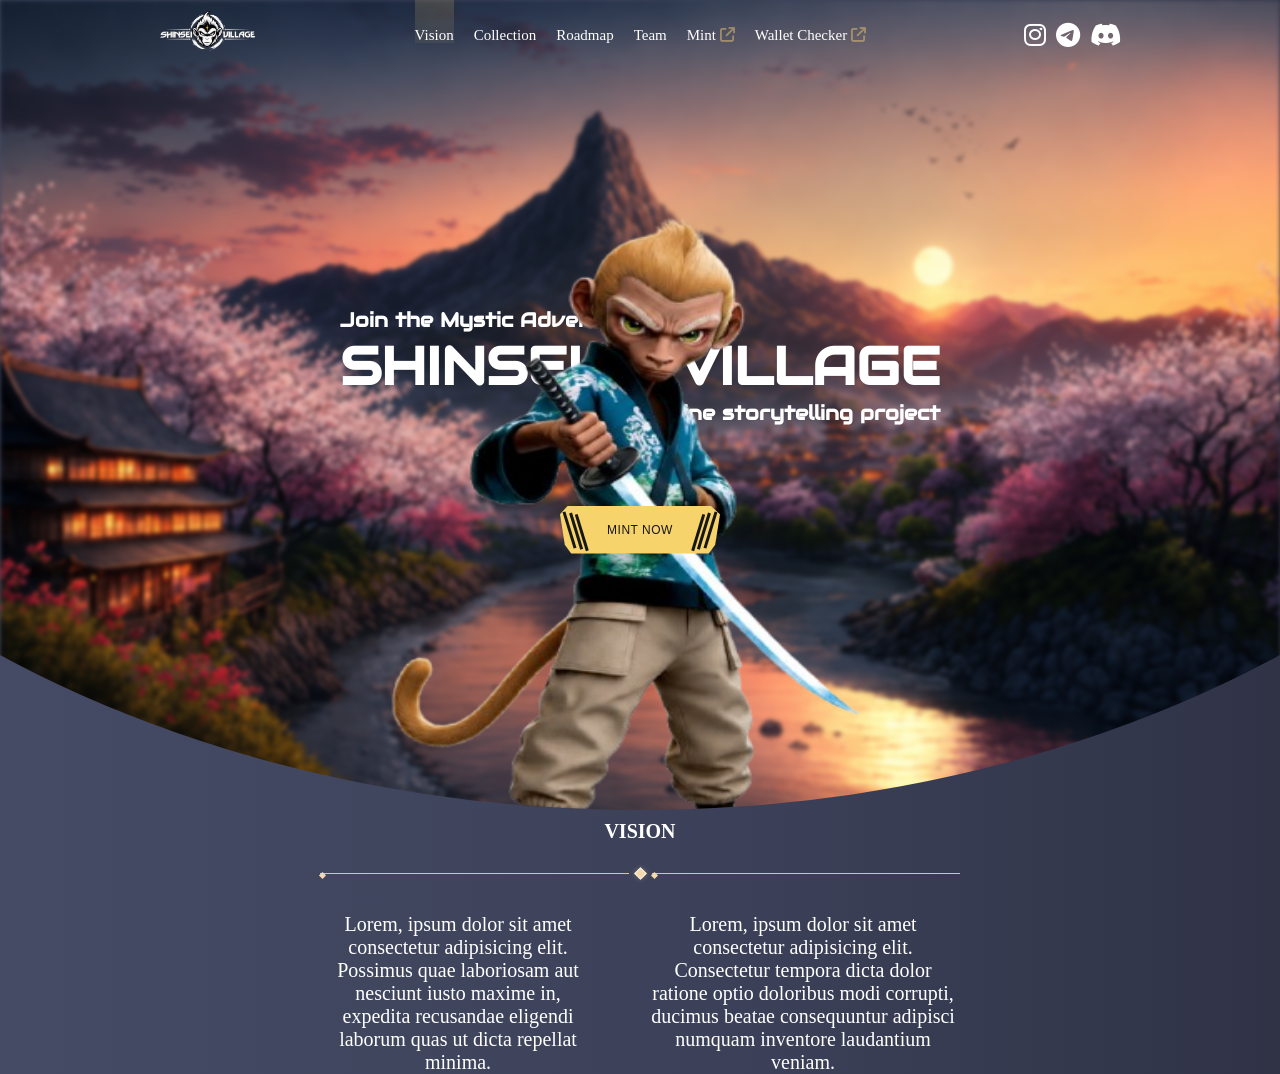
==== Assignment-Third Project-Second/index.html @ 741e6cef "Add files via upload" ====
<!DOCTYPE html>
<html lang="en">
<head>
    <meta charset="UTF-8">
    <meta name="viewport" content="width=device-width, initial-scale=1.0">
    <title>Document</title>
    <link rel="stylesheet" href="style.css">
    <link rel="stylesheet"
    href="https://cdnjs.cloudflare.com/ajax/libs/font-awesome/6.5.2/css/all.min.css"
    />
    <link rel="preconnect" href="https://fonts.googleapis.com">
    <link rel="preconnect" href="https://fonts.gstatic.com" crossorigin>

    <link
    href="https://fonts.googleapis.com/css2?family=Audiowide&display=swap"
    rel="stylesheet">
</head>
<body>
    <header class="top-image-container">
        <img src="./background-image.png" alt="" class="backgroung-image">
        <nav>
            <div class="left-logo">
                <img src="./sensei-logo.png" alt="SenSei-Logox">
            </div>

            <div class="links">
                <ul>
                    <li><a href="#" class="navlinksFirst">Vision</a></li>
                    <li><a href="#" class="navlinks">Collection</a></li>
                    <li><a href="#" class="navlinks">Roadmap</a></li>
                    <li><a href="#" class="navlinks">Team</a></li>
                    <li>
                        <a href="#">Mint</a>
                        <i class="fa-solid fa-arrow-up-right-from-square"></i>
                    </li>
                    <li>
                        <a href="#">Wallet Checker</a>
                        <i class="fa-solid fa-arrow-up-right-from-square"></i>
                    </li>
                </ul>
            </div>

            <div class="right-links">
                    <i class="fa-brands fa-instagram"></i>
                    <i class="fa-brands fa-telegram"></i>
                    <i class="fa-brands fa-discord"></i>
            </div>

        </nav>

        <section>
            <div>
                <h4 class="leftHeading">Join the Mystic Adventure</h4>
                <h1>SHINSEI VILLAGE</h1>
                <h4 class="rightHeading">Genuine storytelling project</h4>
            </div>

            <img src="./monkey-image.png" alt="Monkey-Image">

            <button class="mint-button">
                    <span class="mint-button__text">MINT NOW</span>

                    <span class="mint-button__slash mint-button__slash--left"></span>
                    <span class="mint-button__slash mint-button__slash--right"></span>
            </button>
        </section>
    </header>

    <main>
        <h4>VISION</h4>
        
        <div class="vision-divider">
            <span class="divider-side divider-left"></span>

            <span class="divider-diamond"></span>

            <span class="divider-side divider-right"></span>
        </div>

        <div class="textContainer">
            <div class="leftSideText">
                Lorem, ipsum dolor sit amet consectetur adipisicing elit. Possimus quae laboriosam aut nesciunt iusto maxime in, expedita recusandae eligendi laborum quas ut dicta repellat minima.
            </div>

            <div class="rightSideText">
                Lorem, ipsum dolor sit amet consectetur adipisicing elit. Consectetur tempora dicta dolor ratione optio doloribus modi corrupti, ducimus beatae consequuntur adipisci numquam inventore laudantium veniam.
            </div>
        </div>
    </main>

</body>
</html>
---- Assignment-Third Project-Second/style.css ----
* {
    margin: 0;
    padding: 0;
    box-sizing: border-box;
}

html,body {
    width: 100%;
    height: 100%;
}

body {
    background: linear-gradient(
        90deg,
        #454b65 0%,
        #41465f 30%,
        #3b4058 60%,
        #303346 100%
    );
    display: flex;
    flex-direction: column;
    gap: 10px;
}

/* top-image-container section start from here  */


.top-image-container nav {
    display: flex;
    justify-content: space-evenly;
    align-items: center;
}

.top-image-container {
    height: 90%;
    background-size: cover;
    background-position: center;
    clip-path: ellipse(85% 100% at 50% 0%);
}

.top-image-container .backgroung-image {
    position: absolute;
    height: 100%;
    width: 100%;
    z-index: -1;
    filter: blur(2px);
}


.top-image-container .links ul {
    display: flex;
    align-items: center;
    gap: 20px;
    list-style: none;
    font-size: 15px;
}

.top-image-container .links li i {
    color : rgba(226, 190, 112, 0.527);
    cursor: pointer;
}

.top-image-container .links ul a{
    color: white;
    text-decoration: none;
}   

.top-image-container .links ul .navlinksFirst {
  background: linear-gradient(
    180deg,
    rgba(226, 190, 112, 0.20) 0%,
    rgba(226, 190, 112, 0.08) 100%
  );

  padding-top: 30px;
}


.top-image-container .left-logo img{
    height: 65px;
    margin-top: 1px;
}

.top-image-container .right-links {
    font-size: 25px;
    color: white;
    display: flex;
    gap: 10px;
}

.top-image-container .right-links i {
    cursor: pointer;
}

.top-image-container section {
    display: flex;
    flex-direction: column;
    align-items: center;
    justify-content: center;
    height: 800px;
    font-size: 35px;
    color: white;
}

section div {
    margin-bottom: 160px;
    font-family: "Audiowide", sans-serif;
}

section div h1 {
    word-spacing: 80px;
}

section div h4{
    font-size: 20px;
}

.rightHeading {
    text-align: right;
}

.top-image-container section img {
    height: 800px;
    width: 760px;
    position: absolute;
    top: 190px;
}

.mint-button {
    position: relative;
    transform: translateY(-80px);
    width: 160px;
    height: 48px;

    border: 0;
    padding: 0;

    background: #f6d36b;
    color: #171717;

    font-family: Arial, sans-serif;
    font-size: 12px;
    font-weight: 500;
    letter-spacing: 0.5px;

    cursor: pointer;

    /* Irregular shape */
    clip-path: polygon(
        5% 0%,
        94% 0%,
        100% 18%,
        97% 82%,
        93% 100%,
        7% 100%,
        3% 82%,
        0% 18%
    );

    transition:
        transform 0.2s ease,
        filter 0.2s ease;
}

/* Main text */
.mint-button__text {
    position: relative;
    z-index: 5;

    display: flex;
    align-items: center;
    justify-content: center;

    width: 100%;
    height: 100%;
}

/* Left black brush/slash */
.mint-button__slash--left {
    position: absolute;
    z-index: 3;

    left: 8px;
    top: 5px;

    width: 3px;
    height: 38px;

    background: #171717;

    transform: rotate(-17deg);

    box-shadow:
        6px 3px 0 #171717,
        11px 6px 0 #171717;
}

/* Right black brush/slash */
.mint-button__slash--right {
    position: absolute;
    z-index: 3;

    right: 8px;
    top: 5px;

    width: 3px;
    height: 38px;

    background: #171717;

    transform: rotate(17deg);

    box-shadow:
        -6px 3px 0 #171717,
        -11px 6px 0 #171717;

}

/* Hover */
.mint-button:hover {
    filter: brightness(1.08);
}

/* Click */
.mint-button:active {
    transform: translateY(1px);
}

/* top-image-container section ends here  */

/* main section start here  */

main {
    align-self: center;
    color: white;
    width: 50%;
    font-size: 20px;
    text-align: center;
}

main .textContainer {
    display: flex;  
    justify-content: center;
    gap: 50px;
}

.vision-divider {
    width: 100%;
    max-width: 920px;
    height: 20px;

    margin: 20px auto 30px;

    display: flex;
    align-items: center;
}

/* Horizontal line */
.divider-side {
    height: 1px;
    background: rgba(245, 218, 174, 0.85);
    flex: 1;
}

/* Small ends */
.divider-left::before,
.divider-right::after {
    content: "";

    display: block;

    width: 5px;
    height: 5px;

    background: #f5d9ae;

    transform: rotate(45deg);
}

/* Center diamond */
.divider-diamond {
    width: 9px;
    height: 9px;

    margin: 0 7px;

    background: #f5d9ae;

    transform: rotate(45deg);

    border: 1px solid rgba(255, 255, 255, 0.7);

    box-shadow: 0 0 5px rgba(245, 217, 174, 0.35);
}

/* main section ends here  */
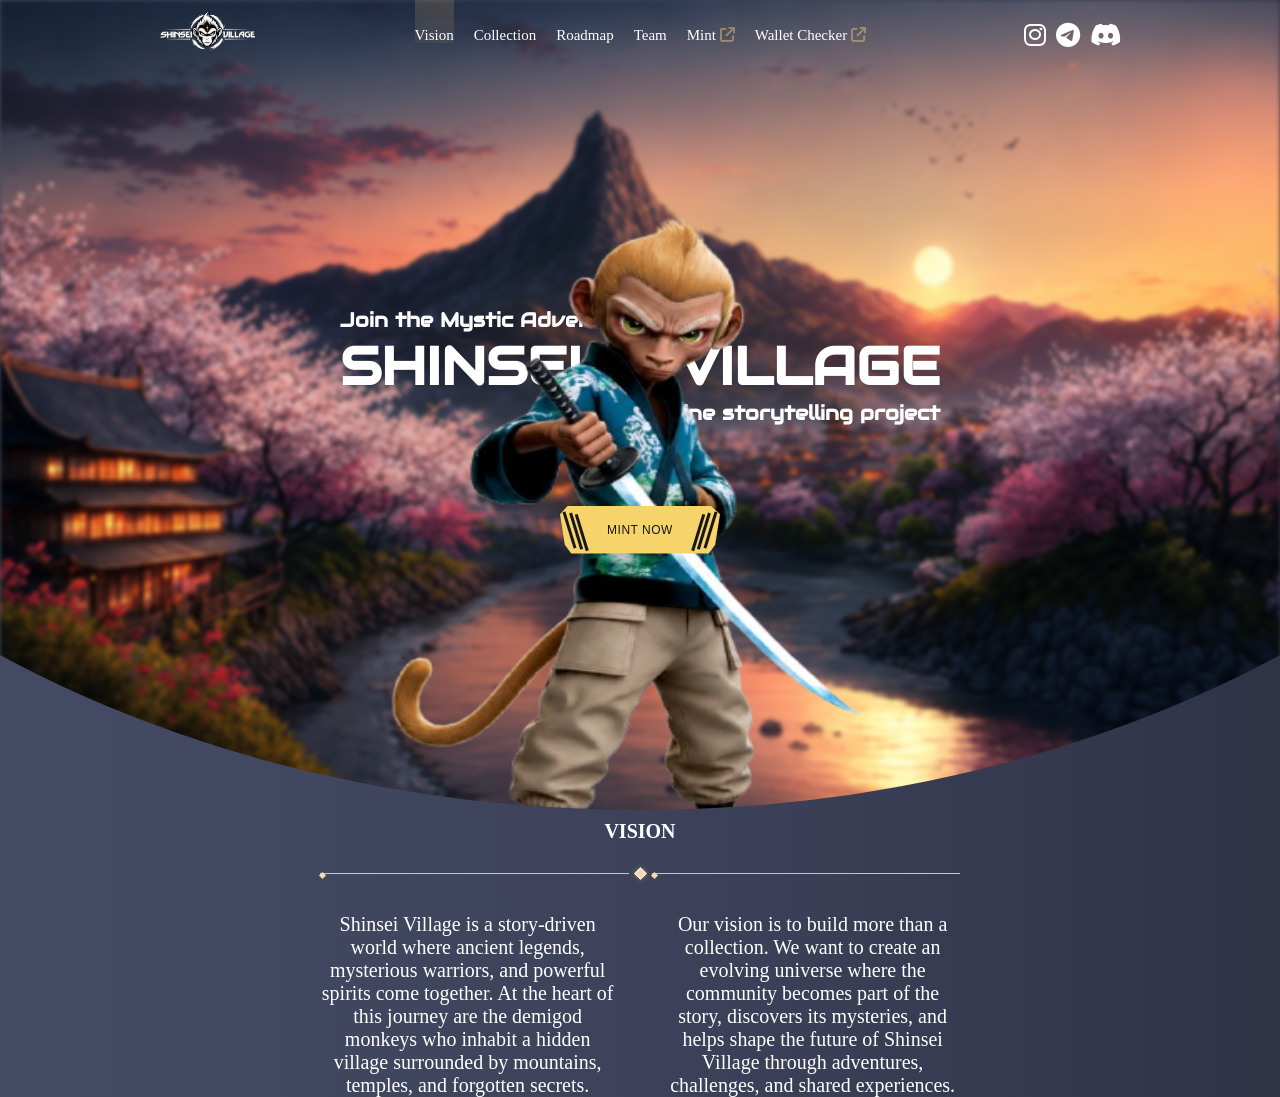
==== commit 9e5d3ab1: "Update index.html" ====
--- a/Assignment-Third Project-Second/index.html
+++ b/Assignment-Third Project-Second/index.html
@@ -79,14 +79,14 @@
 
         <div class="textContainer">
             <div class="leftSideText">
-                Lorem, ipsum dolor sit amet consectetur adipisicing elit. Possimus quae laboriosam aut nesciunt iusto maxime in, expedita recusandae eligendi laborum quas ut dicta repellat minima.
+                Shinsei Village is a story-driven world where ancient legends, mysterious warriors, and powerful spirits come together. At the heart of this journey are the demigod monkeys who inhabit a hidden village surrounded by mountains, temples, and forgotten secrets.
             </div>
 
             <div class="rightSideText">
-                Lorem, ipsum dolor sit amet consectetur adipisicing elit. Consectetur tempora dicta dolor ratione optio doloribus modi corrupti, ducimus beatae consequuntur adipisci numquam inventore laudantium veniam.
+                Our vision is to build more than a collection. We want to create an evolving universe where the community becomes part of the story, discovers its mysteries, and helps shape the future of Shinsei Village through adventures, challenges, and shared experiences.
             </div>
         </div>
     </main>
 
 </body>
-</html>+</html>
--- a/Assignment-Third Project-Second/style.css
+++ b/Assignment-Third Project-Second/style.css
@@ -221,11 +221,6 @@
     filter: brightness(1.08);
 }
 
-/* Click */
-.mint-button:active {
-    transform: translateY(1px);
-}
-
 /* top-image-container section ends here  */
 
 /* main section start here  */
@@ -293,4 +288,4 @@
     box-shadow: 0 0 5px rgba(245, 217, 174, 0.35);
 }
 
-/* main section ends here  */+/* main section ends here  */
